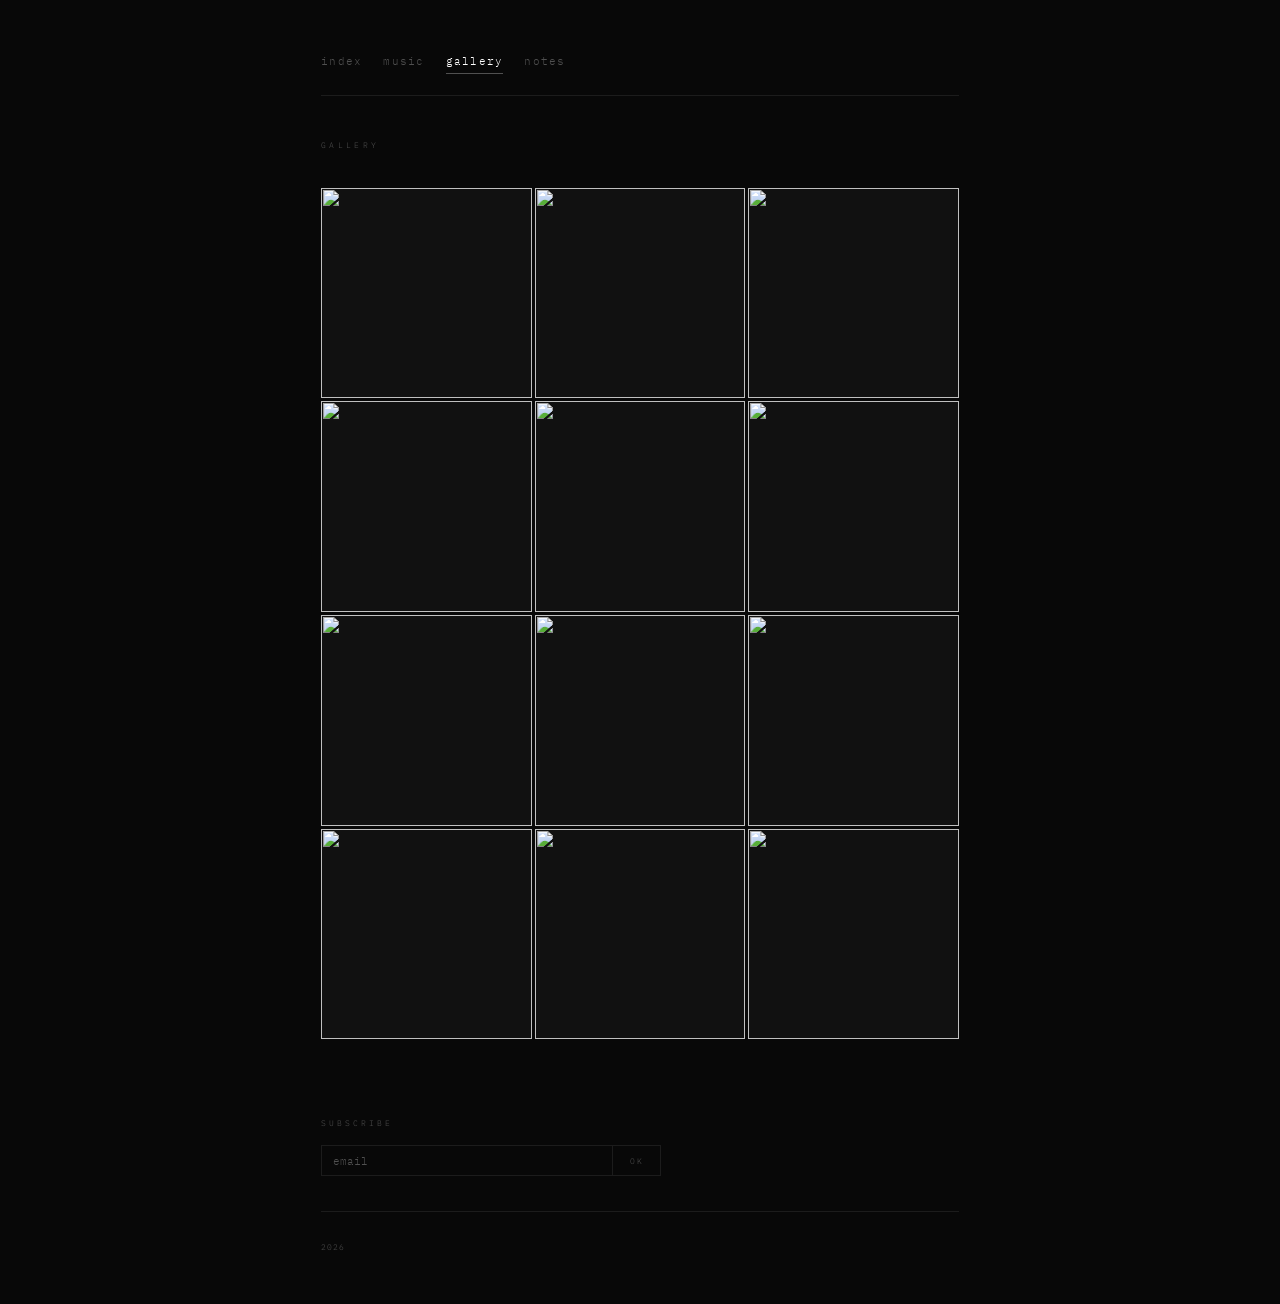
==== gallery.html @ 6dbe0d81 "Add files via upload" ====
<!DOCTYPE html>
<html lang="en">
<head>
<meta charset="UTF-8">
<meta name="viewport" content="width=device-width, initial-scale=1.0">
<title>gallery</title>
<link rel="stylesheet" href="style.css">
</head>
<body>

<div class="wrap">

  <header>
    <nav>
      <a href="index.html">index</a>
      <a href="music.html">music</a>
      <a href="gallery.html" class="active">gallery</a>
      <a href="notes.html">notes</a>
    </nav>
  </header>

  <section class="section">
    <div class="section-label">gallery</div>

    <!--
      ADD A PAINTING: upload the image to the images/ folder, then copy
      the block below and paste it inside gallery-grid. Change the
      filename. Leave the caption empty for no caption.

      <div class="gallery-item" onclick="openLightbox(this)">
        <img src="images/filename.jpg" alt="">
      </div>
    -->

    <div class="gallery-grid">

      <div class="gallery-item" onclick="openLightbox(this)">
        <img src="images/cow.jpg" alt="">
      </div>

      <div class="gallery-item" onclick="openLightbox(this)">
        <img src="images/man-2.jpg" alt="">
      </div>

      <div class="gallery-item" onclick="openLightbox(this)">
        <img src="images/sailor.jpg" alt="">
      </div>

      <div class="gallery-item" onclick="openLightbox(this)">
        <img src="images/drawing-3.jpg" alt="">
      </div>

      <div class="gallery-item" onclick="openLightbox(this)">
        <img src="images/drawing-1.jpg" alt="">
      </div>

      <div class="gallery-item" onclick="openLightbox(this)">
        <img src="images/cowboy-1.jpg" alt="">
      </div>

      <div class="gallery-item" onclick="openLightbox(this)">
        <img src="images/other-stuff.jpg" alt="">
      </div>

      <div class="gallery-item" onclick="openLightbox(this)">
        <img src="images/woman-2.jpg" alt="">
      </div>

      <div class="gallery-item" onclick="openLightbox(this)">
        <img src="images/skull.jpg" alt="">
      </div>

      <div class="gallery-item" onclick="openLightbox(this)">
        <img src="images/man.jpg" alt="">
      </div>

      <div class="gallery-item" onclick="openLightbox(this)">
        <img src="images/screen.jpg" alt="">
      </div>

      <div class="gallery-item" onclick="openLightbox(this)">
        <img src="images/p2200401.jpg" alt="">
      </div>

    </div>
  </section>

  <div class="newsletter">
    <div class="newsletter-label">subscribe</div>
    <form class="newsletter-row" action="https://formspree.io/f/YOUR_FORM_ID" method="POST">
      <input type="email" name="email" placeholder="email" required>
      <input type="hidden" name="_subject" value="new subscriber">
      <button type="submit">ok</button>
    </form>
  </div>

  <footer>2026</footer>

</div>

<div class="lightbox" id="lightbox" onclick="closeLightbox()">
  <div class="lightbox-close">close</div>
  <img id="lightbox-img" src="" alt="">
</div>

<script>
function openLightbox(el) {
  document.getElementById('lightbox-img').src = el.querySelector('img').src;
  document.getElementById('lightbox').classList.add('open');
  document.body.style.overflow = 'hidden';
}
function closeLightbox() {
  document.getElementById('lightbox').classList.remove('open');
  document.body.style.overflow = '';
}
document.addEventListener('keydown', function(e) {
  if (e.key === 'Escape') closeLightbox();
});
</script>

</body>
</html>
---- style.css ----
@import url('https://fonts.googleapis.com/css2?family=IBM+Plex+Mono:ital,wght@0,300;0,400;1,300&display=swap');

*, *::before, *::after { margin: 0; padding: 0; box-sizing: border-box; }

:root {
  --ground: #080808;
  --surface: #111111;
  --border: #1c1c1c;
  --dim: #505050;
  --fg: #b0b0b0;
  --bright: #e8e8e8;
  --white: #ffffff;
  --mono: 'IBM Plex Mono', 'Courier New', Courier, monospace;
  --bg-opacity: 0.16;
}

html { font-size: 14px; scroll-behavior: smooth; background: var(--ground); }

body {
  background: transparent;
  color: var(--fg);
  font-family: var(--mono);
  font-weight: 300;
  line-height: 1.75;
  -webkit-font-smoothing: antialiased;
  position: relative;
}

/* ---- BACKGROUND DRAWING ---- */
/* Fixed behind everything. The image is white line art on transparent, so it
   sits on the black ground with no visible edges. Adjust --bg-opacity to
   make it stronger or fainter. */
body::before {
  content: '';
  position: fixed;
  inset: 0;
  background-image: url('images/bg.png');
  background-repeat: no-repeat;
  background-position: center 58%;
  background-size: auto min(88vh, 900px);
  opacity: var(--bg-opacity);
  pointer-events: none;
  z-index: -1;
}

.wrap, .lightbox { position: relative; }

a {
  color: var(--fg);
  text-decoration: none;
  border-bottom: 1px solid var(--border);
  transition: color 0.2s, border-color 0.2s;
}
a:hover { color: var(--white); border-color: var(--dim); }

.wrap { max-width: 680px; margin: 0 auto; padding: 0 1.5rem; }

/* ---- HEADER ---- */
header { padding: 3.5rem 0 1.5rem; border-bottom: 1px solid var(--border); }

nav { display: flex; gap: 1.5rem; flex-wrap: wrap; }

nav a {
  font-size: 0.75rem;
  letter-spacing: 0.12em;
  text-transform: lowercase;
  border-bottom: 1px solid transparent;
  color: var(--dim);
  padding: 0.2rem 0;
  transition: color 0.2s;
}
nav a:hover { color: var(--bright); }
nav a.active { color: var(--white); border-bottom-color: var(--dim); }

/* ---- SECTIONS ---- */
.section { padding: 3rem 0; border-bottom: 1px solid var(--border); }
.section:last-of-type { border-bottom: none; }

.section-label {
  font-size: 0.6rem;
  letter-spacing: 0.4em;
  text-transform: uppercase;
  color: var(--dim);
  margin-bottom: 2.5rem;
}

/* ---- INDEX LIST (home) ---- */
.index-list { display: flex; flex-direction: column; max-width: 340px; }

.index-row {
  display: flex;
  justify-content: space-between;
  align-items: baseline;
  padding: 0.9rem 0;
  border-bottom: 1px solid var(--border);
  font-size: 0.8rem;
  letter-spacing: 0.05em;
  color: var(--fg);
}
.index-row:first-child { border-top: 1px solid var(--border); }
.index-row:hover { color: var(--white); }

.index-count { font-size: 0.65rem; color: var(--dim); font-variant-numeric: tabular-nums; }

/* ---- GALLERY ---- */
.gallery-grid { display: grid; grid-template-columns: repeat(3, 1fr); gap: 3px; }

.gallery-item {
  position: relative;
  aspect-ratio: 1;
  overflow: hidden;
  cursor: pointer;
  background: var(--surface);
}

.gallery-item img {
  width: 100%;
  height: 100%;
  object-fit: cover;
  display: block;
  transition: opacity 0.3s;
}
.gallery-item:hover img { opacity: 0.7; }

.gallery-meta { font-size: 0.65rem; color: var(--dim); margin-top: 1.5rem; letter-spacing: 0.05em; }

/* ---- LIGHTBOX ---- */
.lightbox {
  display: none;
  position: fixed;
  inset: 0;
  background: rgba(0, 0, 0, 0.96);
  z-index: 1000;
  justify-content: center;
  align-items: center;
  cursor: pointer;
}
.lightbox.open { display: flex; }
.lightbox img { max-width: 85vw; max-height: 85vh; object-fit: contain; }

.lightbox-close {
  position: fixed;
  top: 1.5rem;
  right: 2rem;
  font-size: 0.65rem;
  letter-spacing: 0.25em;
  text-transform: uppercase;
  color: var(--dim);
  cursor: pointer;
  z-index: 1001;
  transition: color 0.2s;
}
.lightbox-close:hover { color: var(--white); }

/* ---- MUSIC ---- */
.track { padding: 1.5rem 0; border-bottom: 1px solid var(--border); }
.track:last-of-type { border-bottom: none; }

.track-title { font-size: 0.85rem; font-weight: 400; color: var(--bright); margin-bottom: 0.15rem; }
.track-info { font-size: 0.7rem; color: var(--dim); margin-bottom: 1rem; }

.track audio {
  width: 100%;
  height: 34px;
  display: block;
  filter: invert(0.92) hue-rotate(180deg);
  opacity: 0.75;
}

.track-download {
  font-size: 0.6rem;
  letter-spacing: 0.1em;
  text-transform: uppercase;
  color: var(--dim);
  border-bottom: none;
  margin-top: 0.7rem;
  display: inline-block;
}
.track-download:hover { color: var(--bright); }

/* ---- NOTES ---- */
.post { margin-bottom: 3rem; padding-bottom: 3rem; border-bottom: 1px solid var(--border); }
.post:last-of-type { border-bottom: none; margin-bottom: 0; }

.post-date { font-size: 0.6rem; color: var(--dim); letter-spacing: 0.15em; margin-bottom: 0.4rem; }
.post-title { font-size: 0.9rem; font-weight: 400; color: var(--bright); margin-bottom: 0.8rem; }
.post-body { color: var(--fg); font-size: 0.85rem; }
.post-body p { margin-bottom: 1rem; }
.post-body p:last-child { margin-bottom: 0; }

/* ---- NEWSLETTER ---- */
.newsletter { padding: 2.5rem 0; }

.newsletter-label {
  font-size: 0.6rem;
  letter-spacing: 0.35em;
  text-transform: uppercase;
  color: var(--dim);
  margin-bottom: 1rem;
}

.newsletter-row { display: flex; max-width: 340px; }

.newsletter-row input[type="email"] {
  flex: 1;
  background: transparent;
  border: 1px solid var(--border);
  border-right: none;
  color: var(--fg);
  font-family: var(--mono);
  font-size: 0.75rem;
  font-weight: 300;
  padding: 0.55rem 0.8rem;
  outline: none;
  transition: border-color 0.2s;
}
.newsletter-row input[type="email"]::placeholder { color: var(--dim); }
.newsletter-row input[type="email"]:focus { border-color: var(--dim); }

.newsletter-row button {
  background: transparent;
  color: var(--dim);
  border: 1px solid var(--border);
  font-family: var(--mono);
  font-size: 0.6rem;
  font-weight: 300;
  letter-spacing: 0.2em;
  text-transform: uppercase;
  padding: 0.55rem 1.2rem;
  cursor: pointer;
  transition: color 0.2s, border-color 0.2s;
}
.newsletter-row button:hover { color: var(--white); border-color: var(--dim); }

/* ---- FOOTER ---- */
footer {
  border-top: 1px solid var(--border);
  padding: 2rem 0 3.5rem;
  font-size: 0.6rem;
  color: var(--dim);
  letter-spacing: 0.1em;
}

::-webkit-scrollbar { width: 4px; }
::-webkit-scrollbar-track { background: var(--ground); }
::-webkit-scrollbar-thumb { background: var(--border); }

/* ---- MOBILE ---- */
@media (max-width: 520px) {
  html { font-size: 15px; }
  :root { --bg-opacity: 0.11; }
  body::before { background-size: auto min(60vh, 520px); background-position: center 62%; }
  .wrap { padding: 0 1.25rem; }
  header { padding: 2.5rem 0 1.25rem; }
  nav { gap: 1.1rem; }
  nav a { font-size: 0.8rem; padding: 0.4rem 0; }
  .gallery-grid { grid-template-columns: repeat(2, 1fr); }
  .index-list { max-width: none; }
  .index-row { padding: 1rem 0; font-size: 0.85rem; }
  .track-download { padding: 0.5rem 0; font-size: 0.65rem; }
  .newsletter-row { flex-direction: column; }
  .newsletter-row input[type="email"] {
    border-right: 1px solid var(--border);
    border-bottom: none;
    font-size: 16px; /* stops iOS zoom on focus */
    padding: 0.7rem 0.8rem;
  }
  .newsletter-row button { width: 100%; padding: 0.7rem 1.2rem; }
  .lightbox-close { top: 1rem; right: 1.25rem; padding: 0.5rem; }
}
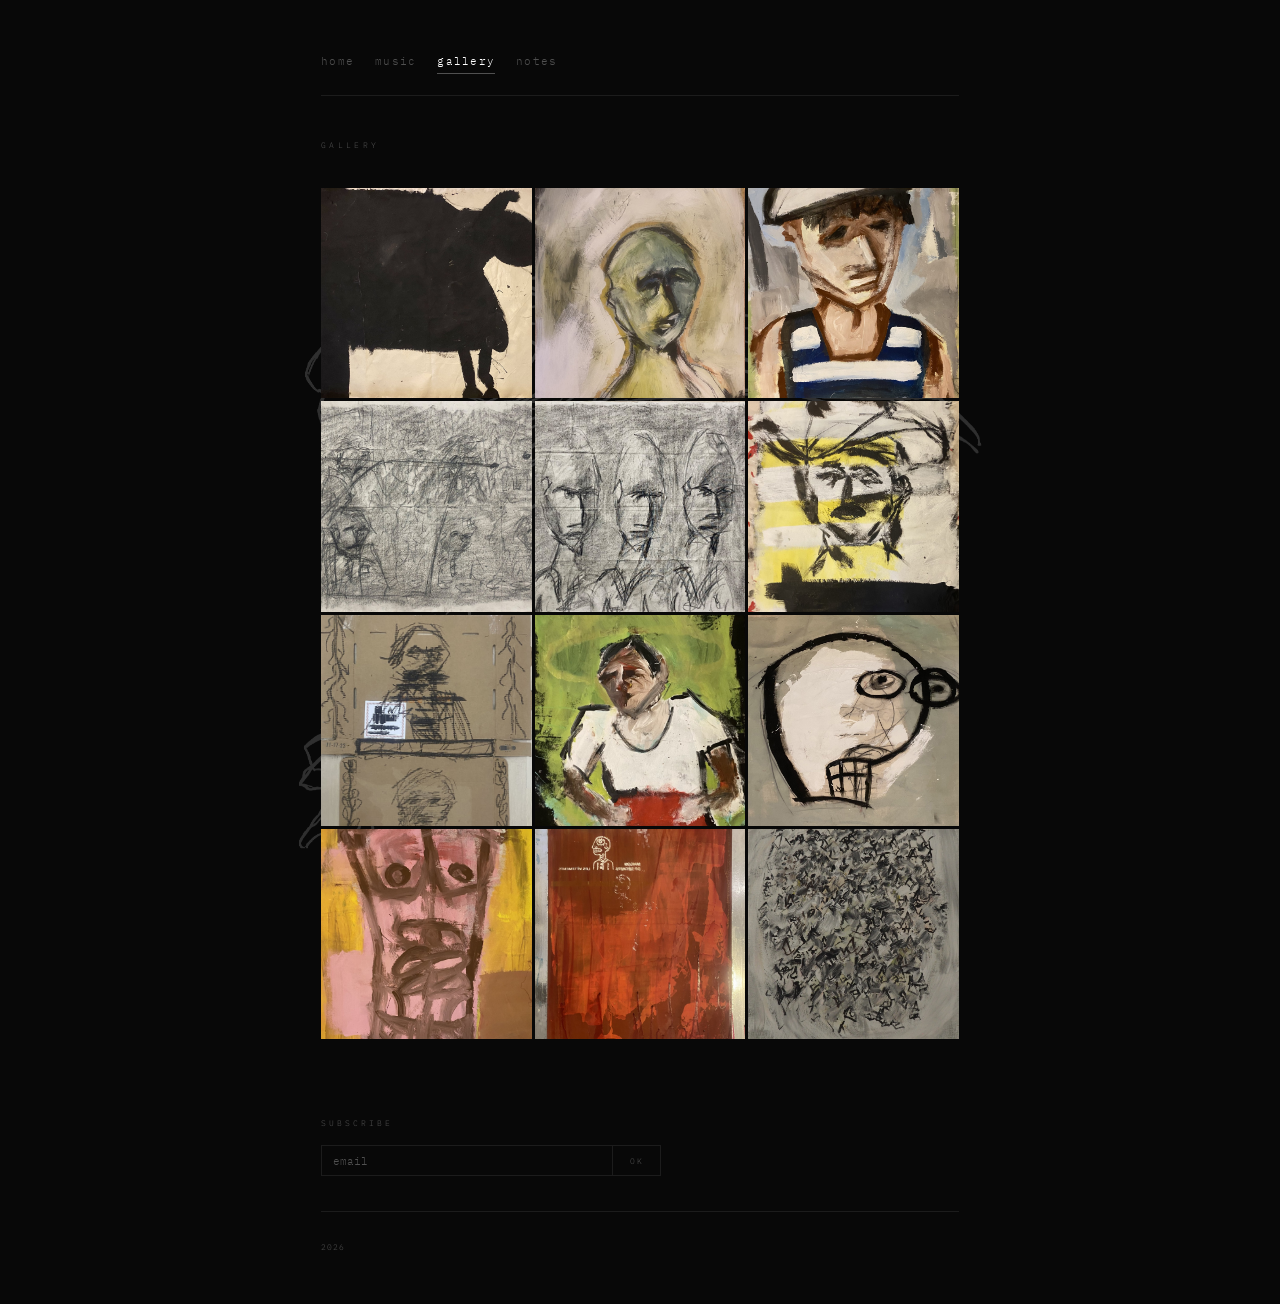
==== commit 07b59407: "Add files via upload" ====
--- a/gallery.html
+++ b/gallery.html
@@ -12,7 +12,7 @@
 
   <header>
     <nav>
-      <a href="index.html">index</a>
+      <a href="index.html">home</a>
       <a href="music.html">music</a>
       <a href="gallery.html" class="active">gallery</a>
       <a href="notes.html">notes</a>
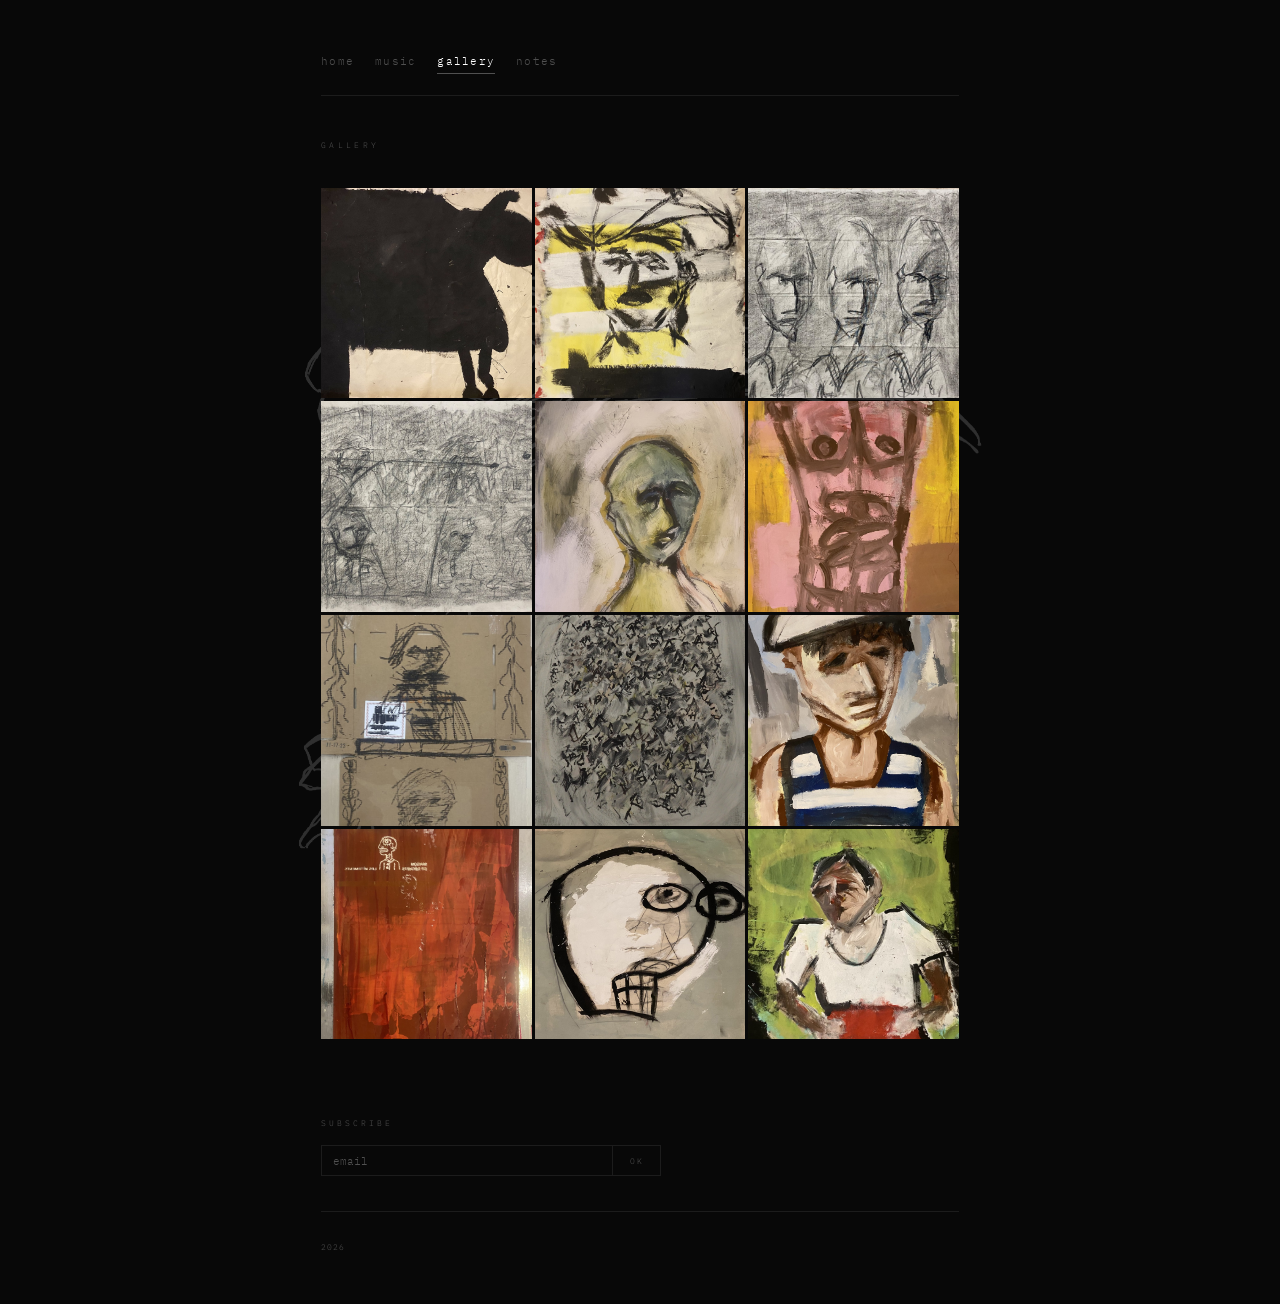
==== commit 5a23a327: "Add files via upload" ====
--- a/gallery.html
+++ b/gallery.html
@@ -7,6 +7,9 @@
 <link rel="stylesheet" href="style.css">
 </head>
 <body>
+
+<!-- This page is generated from the folders by build.py. Edits here are
+     overwritten on the next push. Add files to the folders instead. -->
 
 <div class="wrap">
 
@@ -22,64 +25,54 @@
   <section class="section">
     <div class="section-label">gallery</div>
 
-    <!--
-      ADD A PAINTING: upload the image to the images/ folder, then copy
-      the block below and paste it inside gallery-grid. Change the
-      filename. Leave the caption empty for no caption.
-
-      <div class="gallery-item" onclick="openLightbox(this)">
-        <img src="images/filename.jpg" alt="">
-      </div>
-    -->
-
     <div class="gallery-grid">
 
       <div class="gallery-item" onclick="openLightbox(this)">
-        <img src="images/cow.jpg" alt="">
+        <img src="images/cow.jpg" alt="" loading="lazy">
       </div>
 
       <div class="gallery-item" onclick="openLightbox(this)">
-        <img src="images/man-2.jpg" alt="">
+        <img src="images/cowboy-1.jpg" alt="" loading="lazy">
       </div>
 
       <div class="gallery-item" onclick="openLightbox(this)">
-        <img src="images/sailor.jpg" alt="">
+        <img src="images/drawing-1.jpg" alt="" loading="lazy">
       </div>
 
       <div class="gallery-item" onclick="openLightbox(this)">
-        <img src="images/drawing-3.jpg" alt="">
+        <img src="images/drawing-3.jpg" alt="" loading="lazy">
       </div>
 
       <div class="gallery-item" onclick="openLightbox(this)">
-        <img src="images/drawing-1.jpg" alt="">
+        <img src="images/man-2.jpg" alt="" loading="lazy">
       </div>
 
       <div class="gallery-item" onclick="openLightbox(this)">
-        <img src="images/cowboy-1.jpg" alt="">
+        <img src="images/man.jpg" alt="" loading="lazy">
       </div>
 
       <div class="gallery-item" onclick="openLightbox(this)">
-        <img src="images/other-stuff.jpg" alt="">
+        <img src="images/other-stuff.jpg" alt="" loading="lazy">
       </div>
 
       <div class="gallery-item" onclick="openLightbox(this)">
-        <img src="images/woman-2.jpg" alt="">
+        <img src="images/p2200401.jpg" alt="" loading="lazy">
       </div>
 
       <div class="gallery-item" onclick="openLightbox(this)">
-        <img src="images/skull.jpg" alt="">
+        <img src="images/sailor.jpg" alt="" loading="lazy">
       </div>
 
       <div class="gallery-item" onclick="openLightbox(this)">
-        <img src="images/man.jpg" alt="">
+        <img src="images/screen.jpg" alt="" loading="lazy">
       </div>
 
       <div class="gallery-item" onclick="openLightbox(this)">
-        <img src="images/screen.jpg" alt="">
+        <img src="images/skull.jpg" alt="" loading="lazy">
       </div>
 
       <div class="gallery-item" onclick="openLightbox(this)">
-        <img src="images/p2200401.jpg" alt="">
+        <img src="images/woman-2.jpg" alt="" loading="lazy">
       </div>
 
     </div>
@@ -87,7 +80,7 @@
 
   <div class="newsletter">
     <div class="newsletter-label">subscribe</div>
-    <form class="newsletter-row" action="https://formspree.io/f/YOUR_FORM_ID" method="POST">
+    <form class="newsletter-row" action="https://formspree.io/f/mjybqnro" method="POST">
       <input type="email" name="email" placeholder="email" required>
       <input type="hidden" name="_subject" value="new subscriber">
       <button type="submit">ok</button>
